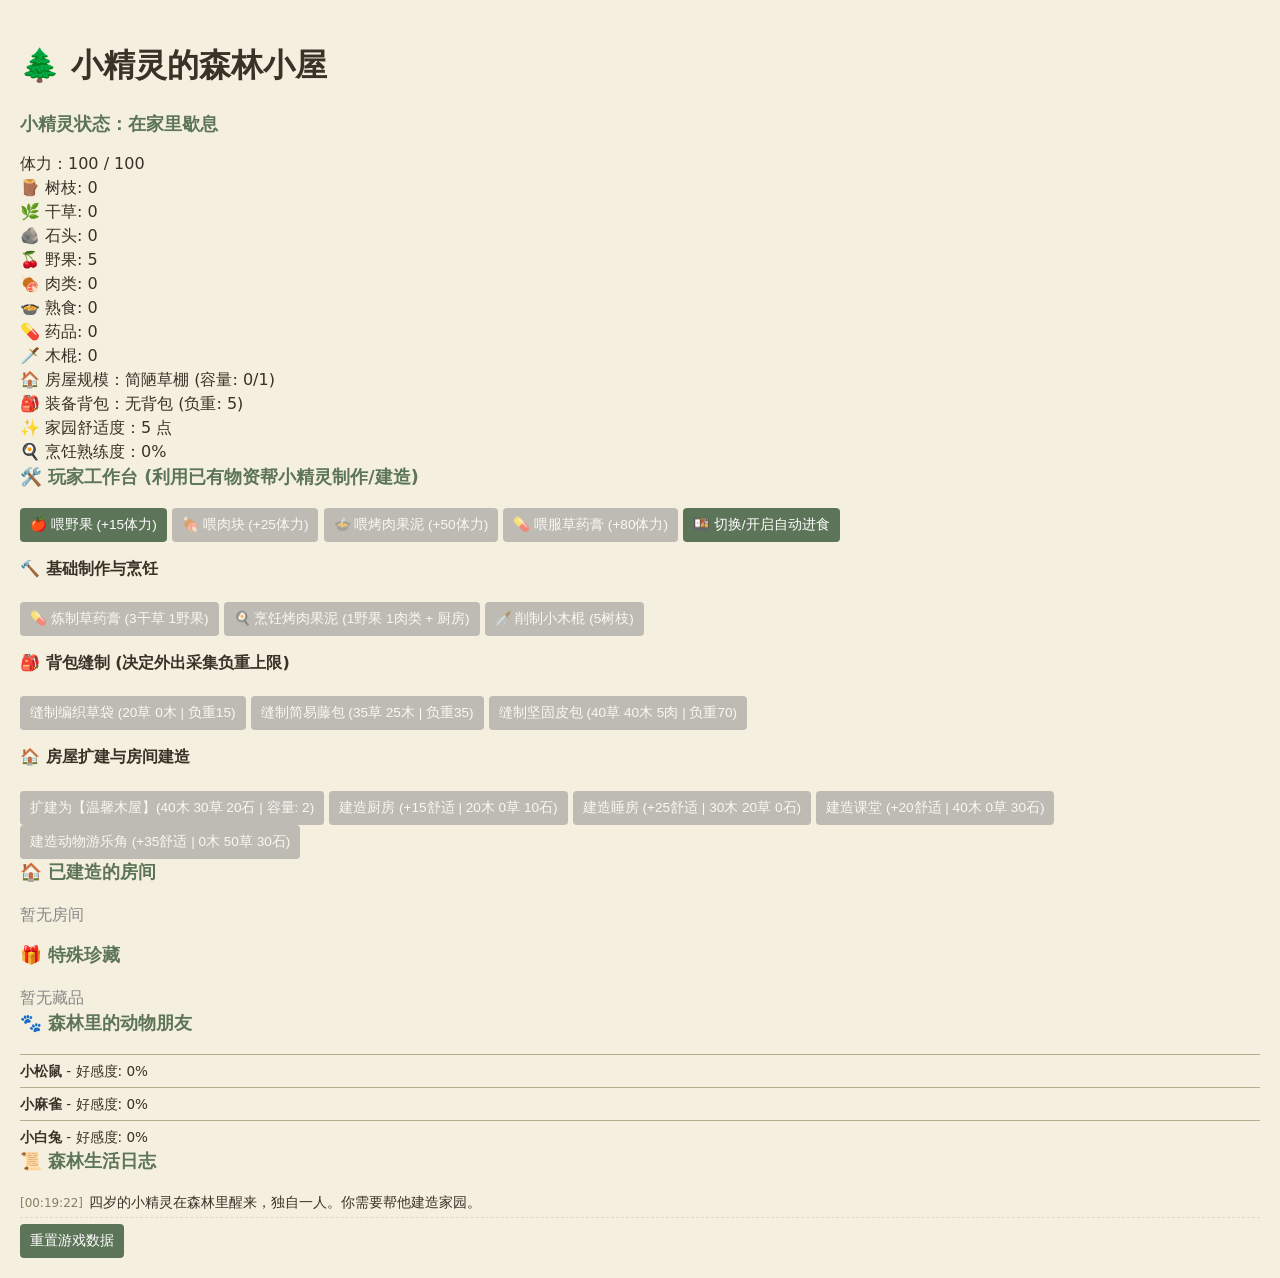
==== index.html @ 8f4c674d "Update index.html" ====
<!DOCTYPE html>
<html lang="zh-CN">
<head>
  <meta charset="UTF-8">
  <meta name="viewport" content="width=device-width, initial-scale=1.0">
  <title>小精灵的森林小屋</title>
  <link rel="stylesheet" href="style.css">
</head>
<body>
  <div class="game-container">
    <h1>🌲 小精灵的森林小屋</h1>

    <!-- 状态与资源面板 -->
    <div class="status-card">
      <div class="status-header">
        <h2>小精灵状态：<span id="elf-status">在家里歇息</span></h2>
        <div>体力：<span id="stamina">100</span> / 100</div>
      </div>
      <div class="resource-grid">
        <div>🪵 树枝: <span id="res-wood">0</span></div>
        <div>🌿 干草: <span id="res-grass">0</span></div>
        <div>🪨 石头: <span id="res-stone">0</span></div>
        <div>🍒 野果: <span id="res-fruit">0</span></div>
        <div>🍖 肉类: <span id="res-meat">0</span></div>
        <div>🍲 熟食: <span id="res-cooked">0</span></div>
        <div>💊 药品: <span id="res-medicine">0</span></div>
        <div>🗡️ 木棍: <span id="res-weapon">0</span></div>
      </div>
      <div class="info-grid">
        <div>🏠 房屋规模：<span id="house-level-info">简陋草棚</span></div>
        <div>🎒 装备背包：<span id="backpack-info">无背包 (负重: 5)</span></div>
        <div>✨ 家园舒适度：<span id="house-comfort-info">5 点</span></div>
        <div>🍳 烹饪熟练度：<span id="cook-exp">0</span>%</div>
      </div>
    </div>

    <!-- 玩家操作工作台 -->
    <div class="section-box">
      <h3>🛠️ 玩家工作台 (利用已有物资帮小精灵制作/建造)</h3>
      
      <!-- 进食与药品使用 -->
      <div class="button-group">
        <button id="btn-eat-fruit" onclick="eatFruit()">🍎 喂野果 (+15体力)</button>
        <button id="btn-eat-meat" onclick="eatMeat()">🍖 喂肉块 (+25体力)</button>
        <button id="btn-eat-cooked" onclick="eatCooked()">🍲 喂烤肉果泥 (+50体力)</button>
        <button id="btn-use-medicine" onclick="useMedicine()">💊 喂服草药膏 (+80体力)</button>
        <button onclick="toggleAutoEat()">🍱 切换/开启自动进食</button>
      </div>

      <!-- 物品制作与烹饪 -->
      <h4 style="margin-top: 15px;">🔨 基础制作与烹饪</h4>
      <div class="button-group">
        <button id="btn-craft-medicine" onclick="craftMedicine()">💊 炼制草药膏 (3干草 1野果)</button>
        <button id="btn-cook" onclick="cookFood()">🍳 烹饪烤肉果泥 (1野果 1肉类 + 厨房)</button>
        <button id="btn-weapon" onclick="craftWeapon()">🗡️ 削制小木棍 (5树枝)</button>
      </div>

      <!-- 背包制作 -->
      <h4 style="margin-top: 15px;">🎒 背包缝制 (决定外出采集负重上限)</h4>
      <div class="button-group">
        <button id="btn-bag-straw" onclick="craftBackpack('straw')">缝制编织草袋 (20草 | 负重15)</button>
        <button id="btn-bag-leather" onclick="craftBackpack('leather')">缝制简易藤包 (35草 25木 | 负重35)</button>
        <button id="btn-bag-sturdy" onclick="craftBackpack('sturdy')">缝制坚固皮包 (40草 40木 5肉 | 负重70)</button>
      </div>

      <!-- 房屋扩建与房间建造 -->
      <h4 style="margin-top: 15px;">🏠 房屋扩建与房间建造</h4>
      <div class="button-group">
        <button id="btn-upgrade-house" onclick="upgradeHouse()">扩建房屋</button>
        <button id="btn-build-kitchen" onclick="buildRoom('kitchen')">建造厨房</button>
        <button id="btn-build-bedroom" onclick="buildRoom('bedroom')">建造睡房</button>
        <button id="btn-build-classroom" onclick="buildRoom('classroom')">建造课堂</button>
        <button id="btn-build-petcorner" onclick="buildRoom('petcorner')">建造动物游乐角</button>
      </div>
    </div>

    <!-- 已建房间与收藏品 -->
    <div class="section-box">
      <h3>🏠 已建造的房间</h3>
      <div id="room-list"></div>
      
      <h3 style="margin-top: 15px;">🎁 特殊珍藏</h3>
      <div id="special-item-list"></div>
    </div>

    <!-- 动物朋友 -->
    <div class="section-box">
      <h3>🐾 森林里的动物朋友</h3>
      <div id="animal-list"></div>
    </div>

    <!-- 日志面板 -->
    <div class="section-box">
      <h3>📜 森林生活日志</h3>
      <div id="log-box"></div>
    </div>

    <button class="reset-btn" onclick="resetData()">重置游戏数据</button>
  </div>

  <script src="js/config.js"></script>
  <script src="js/state.js"></script>
  <script src="js/ui.js"></script>
  <script src="js/actions.js"></script>
  <script src="js/main.js"></script>
</body>
</html>
---- style.css ----
:root {
  --bg-color: #f4efde;
  --panel-bg: #e2dac2;
  --text-color: #383227;
  --accent-color: #5c7457;
  --border-color: #b8ac90;
  --hover-color: #485c44;
}

* { box-sizing: border-box; }

body {
  margin: 0;
  padding: 20px;
  background-color: var(--bg-color);
  color: var(--text-color);
  font-family: system-ui, -apple-system, sans-serif;
  line-height: 1.5;
}

.container {
  max-width: 1000px;
  margin: 0 auto;
  display: grid;
  grid-template-columns: 300px 1fr;
  gap: 20px;
}

@media (max-width: 768px) {
  .container { grid-template-columns: 1fr; }
}

h2, h3 { margin-top: 0; color: var(--accent-color); font-size: 1.1em; }

.card {
  background-color: var(--panel-bg);
  border: 1px solid var(--border-color);
  border-radius: 8px;
  padding: 14px;
  margin-bottom: 16px;
}

.log-container {
  height: 320px;
  overflow-y: auto;
  border: 1px solid var(--border-color);
  background-color: #fcfaf2;
  padding: 12px;
  border-radius: 6px;
  display: flex;
  flex-direction: column-reverse;
}

.log-entry {
  margin-bottom: 6px;
  font-size: 0.88em;
  border-bottom: 1px dashed #e2dac2;
  padding-bottom: 4px;
}

.time-stamp { color: #887d65; font-size: 0.85em; margin-right: 6px; }

.action-grid {
  display: grid;
  grid-template-columns: repeat(auto-fill, minmax(130px, 1fr));
  gap: 8px;
  margin-top: 8px;
}

button {
  background-color: var(--accent-color);
  color: white;
  border: none;
  padding: 8px 10px;
  border-radius: 4px;
  cursor: pointer;
  font-size: 0.85em;
  transition: background-color 0.2s;
}

button:hover { background-color: var(--hover-color); }
button:disabled { background-color: #999; cursor: not-allowed; opacity: 0.6; }

.stat-label { font-weight: bold; }
.resource-list { list-style: none; padding: 0; margin: 0; font-size: 0.9em; }
.resource-list li { display: flex; justify-content: space-between; margin-bottom: 4px; }

.room-tag {
  display: inline-block;
  background: #d0c4a5;
  padding: 2px 6px;
  border-radius: 4px;
  font-size: 0.8em;
  margin-right: 4px;
  margin-bottom: 4px;
}

.animal-card {
  border-top: 1px solid var(--border-color);
  padding-top: 6px;
  margin-top: 6px;
  font-size: 0.85em;
}

.footer-tips {
  margin-top: 15px;
  font-size: 0.85em;
  color: #666;
  text-align: right;
}

.btn-reset {
  background: #b33939;
  margin-left: 10px;
  padding: 2px 6px;
}
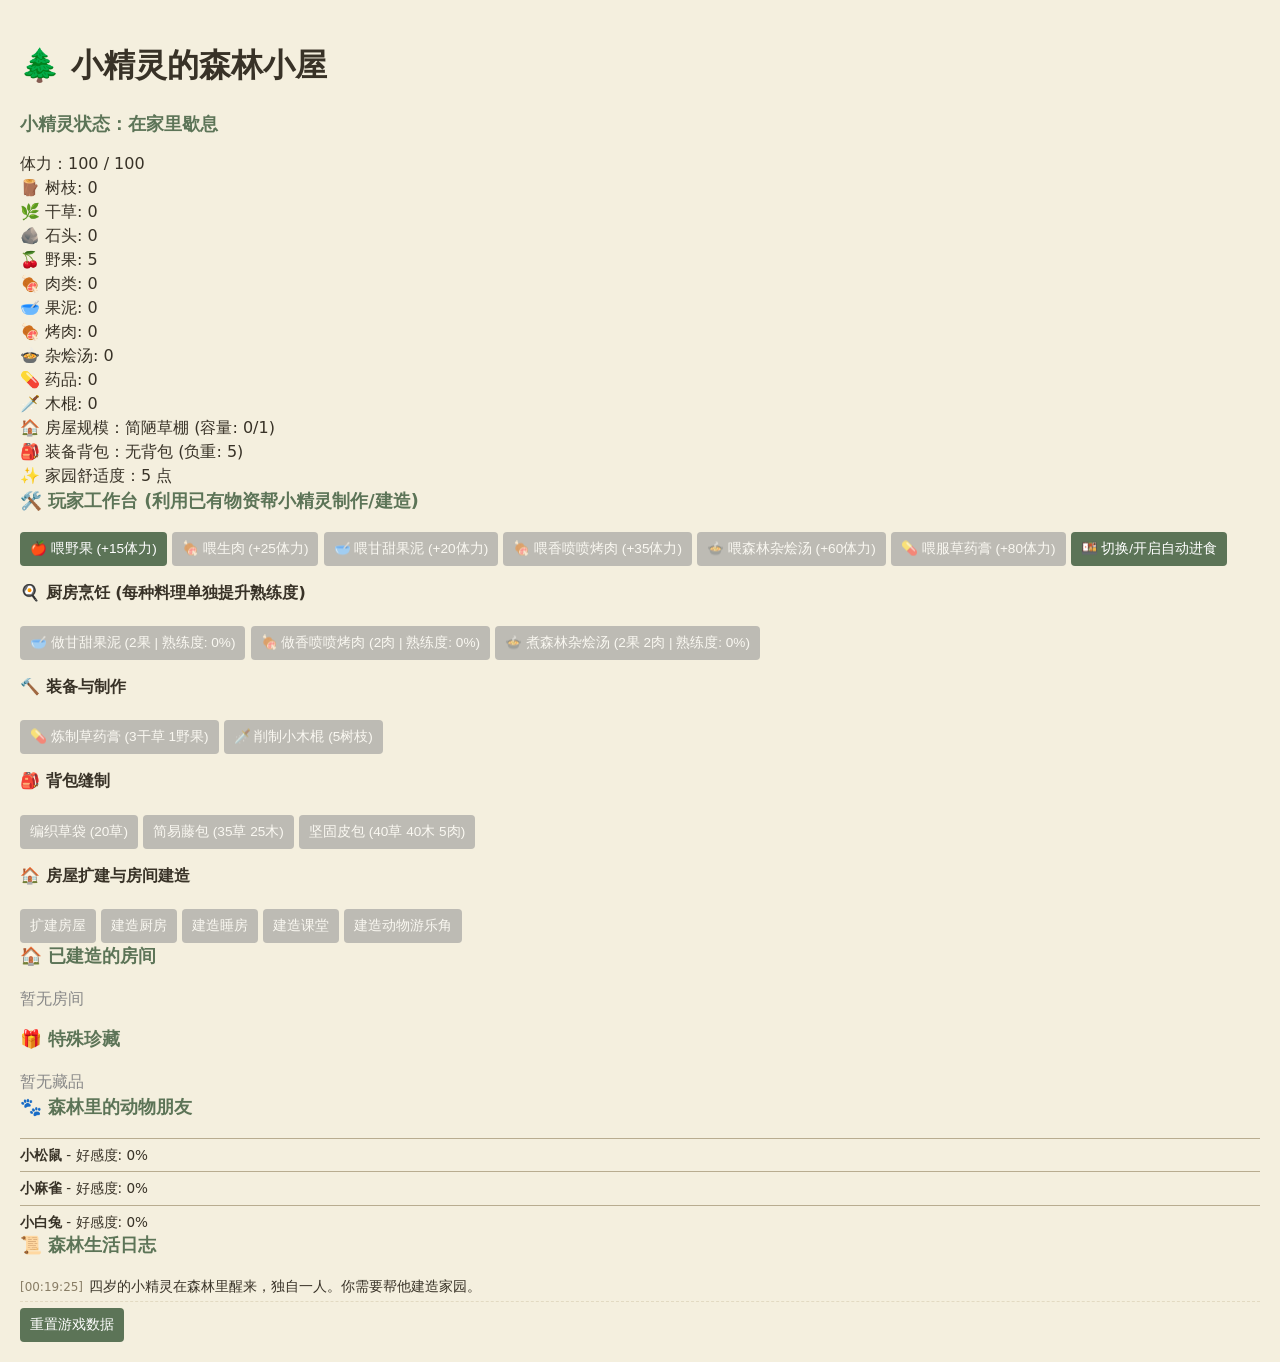
==== commit fea36ffb: "Update index.html" ====
--- a/index.html
+++ b/index.html
@@ -22,7 +22,9 @@
         <div>🪨 石头: <span id="res-stone">0</span></div>
         <div>🍒 野果: <span id="res-fruit">0</span></div>
         <div>🍖 肉类: <span id="res-meat">0</span></div>
-        <div>🍲 熟食: <span id="res-cooked">0</span></div>
+        <div>🥣 果泥: <span id="res-fruitMashing">0</span></div>
+        <div>🍖 烤肉: <span id="res-roastedMeat">0</span></div>
+        <div>🍲 杂烩汤: <span id="res-meatStew">0</span></div>
         <div>💊 药品: <span id="res-medicine">0</span></div>
         <div>🗡️ 木棍: <span id="res-weapon">0</span></div>
       </div>
@@ -30,7 +32,6 @@
         <div>🏠 房屋规模：<span id="house-level-info">简陋草棚</span></div>
         <div>🎒 装备背包：<span id="backpack-info">无背包 (负重: 5)</span></div>
         <div>✨ 家园舒适度：<span id="house-comfort-info">5 点</span></div>
-        <div>🍳 烹饪熟练度：<span id="cook-exp">0</span>%</div>
       </div>
     </div>
 
@@ -38,29 +39,44 @@
     <div class="section-box">
       <h3>🛠️ 玩家工作台 (利用已有物资帮小精灵制作/建造)</h3>
       
-      <!-- 进食与药品使用 -->
+      <!-- 基础进食 -->
       <div class="button-group">
         <button id="btn-eat-fruit" onclick="eatFruit()">🍎 喂野果 (+15体力)</button>
-        <button id="btn-eat-meat" onclick="eatMeat()">🍖 喂肉块 (+25体力)</button>
-        <button id="btn-eat-cooked" onclick="eatCooked()">🍲 喂烤肉果泥 (+50体力)</button>
+        <button id="btn-eat-meat" onclick="eatMeat()">🍖 喂生肉 (+25体力)</button>
+        <button id="btn-eat-fruitMashing" onclick="eatFood('fruitMashing')">🥣 喂甘甜果泥 (+20体力)</button>
+        <button id="btn-eat-roastedMeat" onclick="eatFood('roastedMeat')">🍖 喂香喷喷烤肉 (+35体力)</button>
+        <button id="btn-eat-meatStew" onclick="eatFood('meatStew')">🍲 喂森林杂烩汤 (+60体力)</button>
         <button id="btn-use-medicine" onclick="useMedicine()">💊 喂服草药膏 (+80体力)</button>
         <button onclick="toggleAutoEat()">🍱 切换/开启自动进食</button>
       </div>
 
-      <!-- 物品制作与烹饪 -->
-      <h4 style="margin-top: 15px;">🔨 基础制作与烹饪</h4>
+      <!-- 独立烹饪与熟练度 -->
+      <h4 style="margin-top: 15px;">🍳 厨房烹饪 (每种料理单独提升熟练度)</h4>
+      <div class="button-group">
+        <button id="btn-cook-fruitMashing" onclick="cookFood('fruitMashing')">
+          🥣 做甘甜果泥 (2果 | 熟练度: <span id="exp-fruitMashing">0%</span>)
+        </button>
+        <button id="btn-cook-roastedMeat" onclick="cookFood('roastedMeat')">
+          🍖 做香喷喷烤肉 (2肉 | 熟练度: <span id="exp-roastedMeat">0%</span>)
+        </button>
+        <button id="btn-cook-meatStew" onclick="cookFood('meatStew')">
+          🍲 煮森林杂烩汤 (2果 2肉 | 熟练度: <span id="exp-meatStew">0%</span>)
+        </button>
+      </div>
+
+      <!-- 装备与制药 -->
+      <h4 style="margin-top: 15px;">🔨 装备与制作</h4>
       <div class="button-group">
         <button id="btn-craft-medicine" onclick="craftMedicine()">💊 炼制草药膏 (3干草 1野果)</button>
-        <button id="btn-cook" onclick="cookFood()">🍳 烹饪烤肉果泥 (1野果 1肉类 + 厨房)</button>
         <button id="btn-weapon" onclick="craftWeapon()">🗡️ 削制小木棍 (5树枝)</button>
       </div>
 
       <!-- 背包制作 -->
-      <h4 style="margin-top: 15px;">🎒 背包缝制 (决定外出采集负重上限)</h4>
+      <h4 style="margin-top: 15px;">🎒 背包缝制</h4>
       <div class="button-group">
-        <button id="btn-bag-straw" onclick="craftBackpack('straw')">缝制编织草袋 (20草 | 负重15)</button>
-        <button id="btn-bag-leather" onclick="craftBackpack('leather')">缝制简易藤包 (35草 25木 | 负重35)</button>
-        <button id="btn-bag-sturdy" onclick="craftBackpack('sturdy')">缝制坚固皮包 (40草 40木 5肉 | 负重70)</button>
+        <button id="btn-bag-straw" onclick="craftBackpack('straw')">编织草袋 (20草)</button>
+        <button id="btn-bag-leather" onclick="craftBackpack('leather')">简易藤包 (35草 25木)</button>
+        <button id="btn-bag-sturdy" onclick="craftBackpack('sturdy')">坚固皮包 (40草 40木 5肉)</button>
       </div>
 
       <!-- 房屋扩建与房间建造 -->
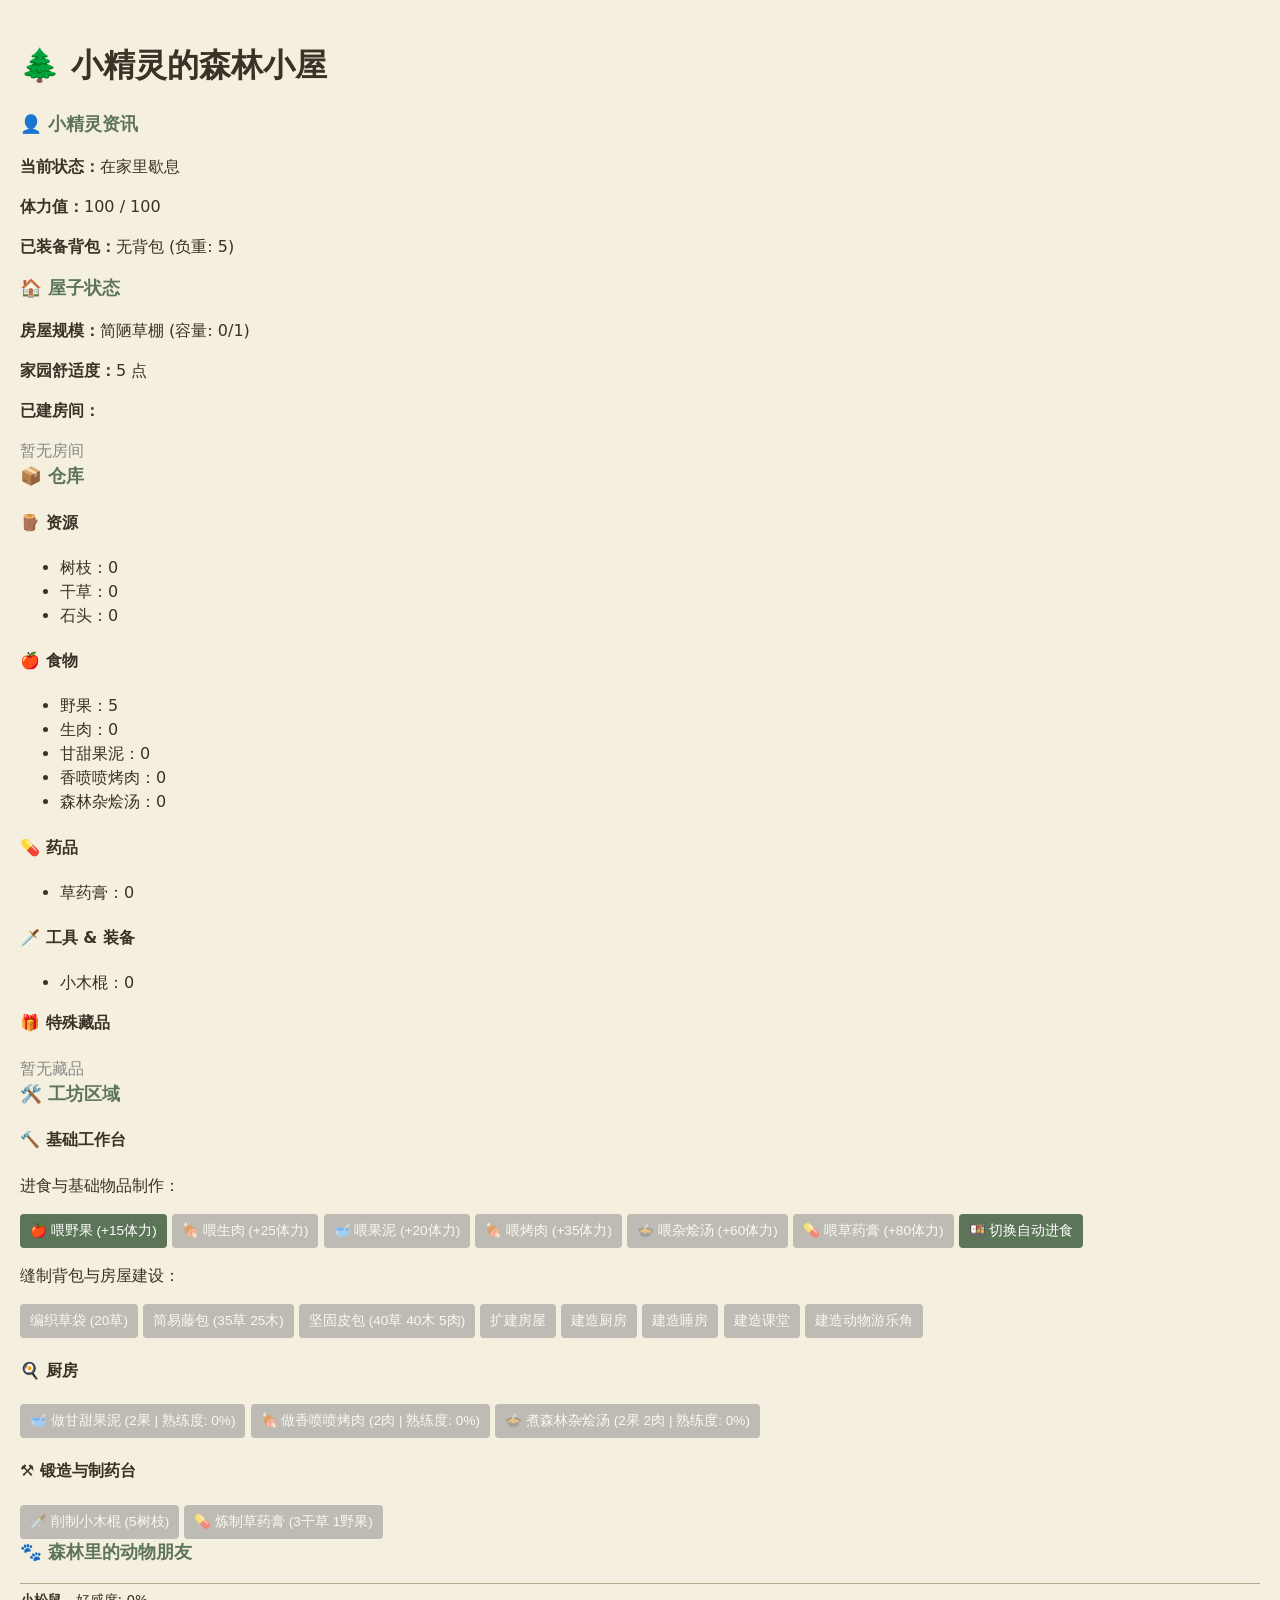
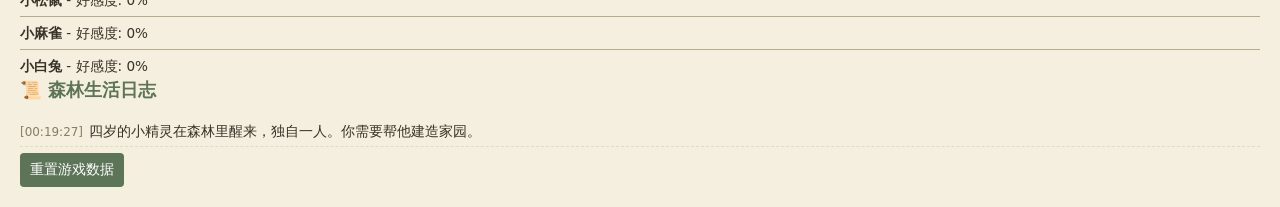
==== commit 97cea47f: "Update index.html" ====
--- a/index.html
+++ b/index.html
@@ -10,96 +10,128 @@
   <div class="game-container">
     <h1>🌲 小精灵的森林小屋</h1>
 
-    <!-- 状态与资源面板 -->
-    <div class="status-card">
-      <div class="status-header">
-        <h2>小精灵状态：<span id="elf-status">在家里歇息</span></h2>
-        <div>体力：<span id="stamina">100</span> / 100</div>
+    <!-- 顶部双栏：小精灵资讯 vs 屋子状态 -->
+    <div class="top-columns">
+      <!-- 栏目一：小精灵个人资讯 -->
+      <div class="status-card">
+        <h3>👤 小精灵资讯</h3>
+        <p><b>当前状态：</b><span id="elf-status">在家里歇息</span></p>
+        <p><b>体力值：</b><span id="stamina">100</span> / 100</p>
+        <p><b>已装备背包：</b><span id="backpack-info">无背包 (负重上限: 5)</span></p>
       </div>
-      <div class="resource-grid">
-        <div>🪵 树枝: <span id="res-wood">0</span></div>
-        <div>🌿 干草: <span id="res-grass">0</span></div>
-        <div>🪨 石头: <span id="res-stone">0</span></div>
-        <div>🍒 野果: <span id="res-fruit">0</span></div>
-        <div>🍖 肉类: <span id="res-meat">0</span></div>
-        <div>🥣 果泥: <span id="res-fruitMashing">0</span></div>
-        <div>🍖 烤肉: <span id="res-roastedMeat">0</span></div>
-        <div>🍲 杂烩汤: <span id="res-meatStew">0</span></div>
-        <div>💊 药品: <span id="res-medicine">0</span></div>
-        <div>🗡️ 木棍: <span id="res-weapon">0</span></div>
-      </div>
-      <div class="info-grid">
-        <div>🏠 房屋规模：<span id="house-level-info">简陋草棚</span></div>
-        <div>🎒 装备背包：<span id="backpack-info">无背包 (负重: 5)</span></div>
-        <div>✨ 家园舒适度：<span id="house-comfort-info">5 点</span></div>
+
+      <!-- 栏目二：屋子状态 -->
+      <div class="status-card">
+        <h3>🏠 屋子状态</h3>
+        <p><b>房屋规模：</b><span id="house-level-info">简陋草棚 (0/1)</span></p>
+        <p><b>家园舒适度：</b><span id="house-comfort-info">5 点</span></p>
+        <p><b>已建房间：</b></p>
+        <div id="room-list" class="tag-container"></div>
       </div>
     </div>
 
-    <!-- 玩家操作工作台 -->
+    <!-- 仓库面板（按分类排列） -->
     <div class="section-box">
-      <h3>🛠️ 玩家工作台 (利用已有物资帮小精灵制作/建造)</h3>
-      
-      <!-- 基础进食 -->
-      <div class="button-group">
-        <button id="btn-eat-fruit" onclick="eatFruit()">🍎 喂野果 (+15体力)</button>
-        <button id="btn-eat-meat" onclick="eatMeat()">🍖 喂生肉 (+25体力)</button>
-        <button id="btn-eat-fruitMashing" onclick="eatFood('fruitMashing')">🥣 喂甘甜果泥 (+20体力)</button>
-        <button id="btn-eat-roastedMeat" onclick="eatFood('roastedMeat')">🍖 喂香喷喷烤肉 (+35体力)</button>
-        <button id="btn-eat-meatStew" onclick="eatFood('meatStew')">🍲 喂森林杂烩汤 (+60体力)</button>
-        <button id="btn-use-medicine" onclick="useMedicine()">💊 喂服草药膏 (+80体力)</button>
-        <button onclick="toggleAutoEat()">🍱 切换/开启自动进食</button>
+      <h3>📦 仓库</h3>
+      <div class="warehouse-grid">
+        <div class="warehouse-category">
+          <h4>🪵 资源</h4>
+          <ul>
+            <li>树枝：<span id="res-wood">0</span></li>
+            <li>干草：<span id="res-grass">0</span></li>
+            <li>石头：<span id="res-stone">0</span></li>
+          </ul>
+        </div>
+        
+        <div class="warehouse-category">
+          <h4>🍎 食物</h4>
+          <ul>
+            <li>野果：<span id="res-fruit">0</span></li>
+            <li>生肉：<span id="res-meat">0</span></li>
+            <li>甘甜果泥：<span id="res-fruitMashing">0</span></li>
+            <li>香喷喷烤肉：<span id="res-roastedMeat">0</span></li>
+            <li>森林杂烩汤：<span id="res-meatStew">0</span></li>
+          </ul>
+        </div>
+
+        <div class="warehouse-category">
+          <h4>💊 药品</h4>
+          <ul>
+            <li>草药膏：<span id="res-medicine">0</span></li>
+          </ul>
+        </div>
+
+        <div class="warehouse-category">
+          <h4>🗡️ 工具 & 装备</h4>
+          <ul>
+            <li>小木棍：<span id="res-weapon">0</span></li>
+          </ul>
+        </div>
       </div>
 
-      <!-- 独立烹饪与熟练度 -->
-      <h4 style="margin-top: 15px;">🍳 厨房烹饪 (每种料理单独提升熟练度)</h4>
-      <div class="button-group">
-        <button id="btn-cook-fruitMashing" onclick="cookFood('fruitMashing')">
-          🥣 做甘甜果泥 (2果 | 熟练度: <span id="exp-fruitMashing">0%</span>)
-        </button>
-        <button id="btn-cook-roastedMeat" onclick="cookFood('roastedMeat')">
-          🍖 做香喷喷烤肉 (2肉 | 熟练度: <span id="exp-roastedMeat">0%</span>)
-        </button>
-        <button id="btn-cook-meatStew" onclick="cookFood('meatStew')">
-          🍲 煮森林杂烩汤 (2果 2肉 | 熟练度: <span id="exp-meatStew">0%</span>)
-        </button>
+      <!-- 特殊藏品区 -->
+      <h4 style="margin-top: 15px;">🎁 特殊藏品</h4>
+      <div id="special-item-list" class="tag-container"></div>
+    </div>
+
+    <!-- 制作与建筑区域（三个独立台座） -->
+    <div class="section-box">
+      <h3>🛠️ 工坊区域</h3>
+      
+      <!-- 基础工作台（背包 & 房屋扩建） -->
+      <div class="workbench-block">
+        <h4>🔨 基础工作台</h4>
+        <p class="section-sub">进食与基础物品制作：</p>
+        <div class="button-group">
+          <button id="btn-eat-fruit" onclick="eatFruit()">🍎 喂野果 (+15体力)</button>
+          <button id="btn-eat-meat" onclick="eatMeat()">🍖 喂生肉 (+25体力)</button>
+          <button id="btn-eat-fruitMashing" onclick="eatFood('fruitMashing')">🥣 喂果泥 (+20体力)</button>
+          <button id="btn-eat-roastedMeat" onclick="eatFood('roastedMeat')">🍖 喂烤肉 (+35体力)</button>
+          <button id="btn-eat-meatStew" onclick="eatFood('meatStew')">🍲 喂杂烩汤 (+60体力)</button>
+          <button id="btn-use-medicine" onclick="useMedicine()">💊 喂草药膏 (+80体力)</button>
+          <button onclick="toggleAutoEat()">🍱 切换自动进食</button>
+        </div>
+
+        <p class="section-sub">缝制背包与房屋建设：</p>
+        <div class="button-group">
+          <button id="btn-bag-straw" onclick="craftBackpack('straw')">编织草袋 (20草)</button>
+          <button id="btn-bag-leather" onclick="craftBackpack('leather')">简易藤包 (35草 25木)</button>
+          <button id="btn-bag-sturdy" onclick="craftBackpack('sturdy')">坚固皮包 (40草 40木 5肉)</button>
+          <button id="btn-upgrade-house" onclick="upgradeHouse()">扩建房屋</button>
+          <button id="btn-build-kitchen" onclick="buildRoom('kitchen')">建造厨房</button>
+          <button id="btn-build-bedroom" onclick="buildRoom('bedroom')">建造睡房</button>
+          <button id="btn-build-classroom" onclick="buildRoom('classroom')">建造课堂</button>
+          <button id="btn-build-petcorner" onclick="buildRoom('petcorner')">建造动物游乐角</button>
+        </div>
       </div>
 
-      <!-- 装备与制药 -->
-      <h4 style="margin-top: 15px;">🔨 装备与制作</h4>
-      <div class="button-group">
-        <button id="btn-craft-medicine" onclick="craftMedicine()">💊 炼制草药膏 (3干草 1野果)</button>
-        <button id="btn-weapon" onclick="craftWeapon()">🗡️ 削制小木棍 (5树枝)</button>
+      <!-- 🍳 厨房 -->
+      <div class="workbench-block">
+        <h4>🍳 厨房</h4>
+        <div class="button-group">
+          <button id="btn-cook-fruitMashing" onclick="cookFood('fruitMashing')">
+            🥣 做甘甜果泥 (2果 | 熟练度: <span id="exp-fruitMashing">0%</span>)
+          </button>
+          <button id="btn-cook-roastedMeat" onclick="cookFood('roastedMeat')">
+            🍖 做香喷喷烤肉 (2肉 | 熟练度: <span id="exp-roastedMeat">0%</span>)
+          </button>
+          <button id="btn-cook-meatStew" onclick="cookFood('meatStew')">
+            🍲 煮森林杂烩汤 (2果 2肉 | 熟练度: <span id="exp-meatStew">0%</span>)
+          </button>
+        </div>
       </div>
 
-      <!-- 背包制作 -->
-      <h4 style="margin-top: 15px;">🎒 背包缝制</h4>
-      <div class="button-group">
-        <button id="btn-bag-straw" onclick="craftBackpack('straw')">编织草袋 (20草)</button>
-        <button id="btn-bag-leather" onclick="craftBackpack('leather')">简易藤包 (35草 25木)</button>
-        <button id="btn-bag-sturdy" onclick="craftBackpack('sturdy')">坚固皮包 (40草 40木 5肉)</button>
-      </div>
-
-      <!-- 房屋扩建与房间建造 -->
-      <h4 style="margin-top: 15px;">🏠 房屋扩建与房间建造</h4>
-      <div class="button-group">
-        <button id="btn-upgrade-house" onclick="upgradeHouse()">扩建房屋</button>
-        <button id="btn-build-kitchen" onclick="buildRoom('kitchen')">建造厨房</button>
-        <button id="btn-build-bedroom" onclick="buildRoom('bedroom')">建造睡房</button>
-        <button id="btn-build-classroom" onclick="buildRoom('classroom')">建造课堂</button>
-        <button id="btn-build-petcorner" onclick="buildRoom('petcorner')">建造动物游乐角</button>
+      <!-- ⚒️ 锻造台（武器与草药制作） -->
+      <div class="workbench-block">
+        <h4>⚒️ 锻造与制药台</h4>
+        <div class="button-group">
+          <button id="btn-weapon" onclick="craftWeapon()">🗡️ 削制小木棍 (5树枝)</button>
+          <button id="btn-craft-medicine" onclick="craftMedicine()">💊 炼制草药膏 (3干草 1野果)</button>
+        </div>
       </div>
     </div>
 
-    <!-- 已建房间与收藏品 -->
-    <div class="section-box">
-      <h3>🏠 已建造的房间</h3>
-      <div id="room-list"></div>
-      
-      <h3 style="margin-top: 15px;">🎁 特殊珍藏</h3>
-      <div id="special-item-list"></div>
-    </div>
-
-    <!-- 动物朋友 -->
+    <!-- 森林里的动物朋友 -->
     <div class="section-box">
       <h3>🐾 森林里的动物朋友</h3>
       <div id="animal-list"></div>
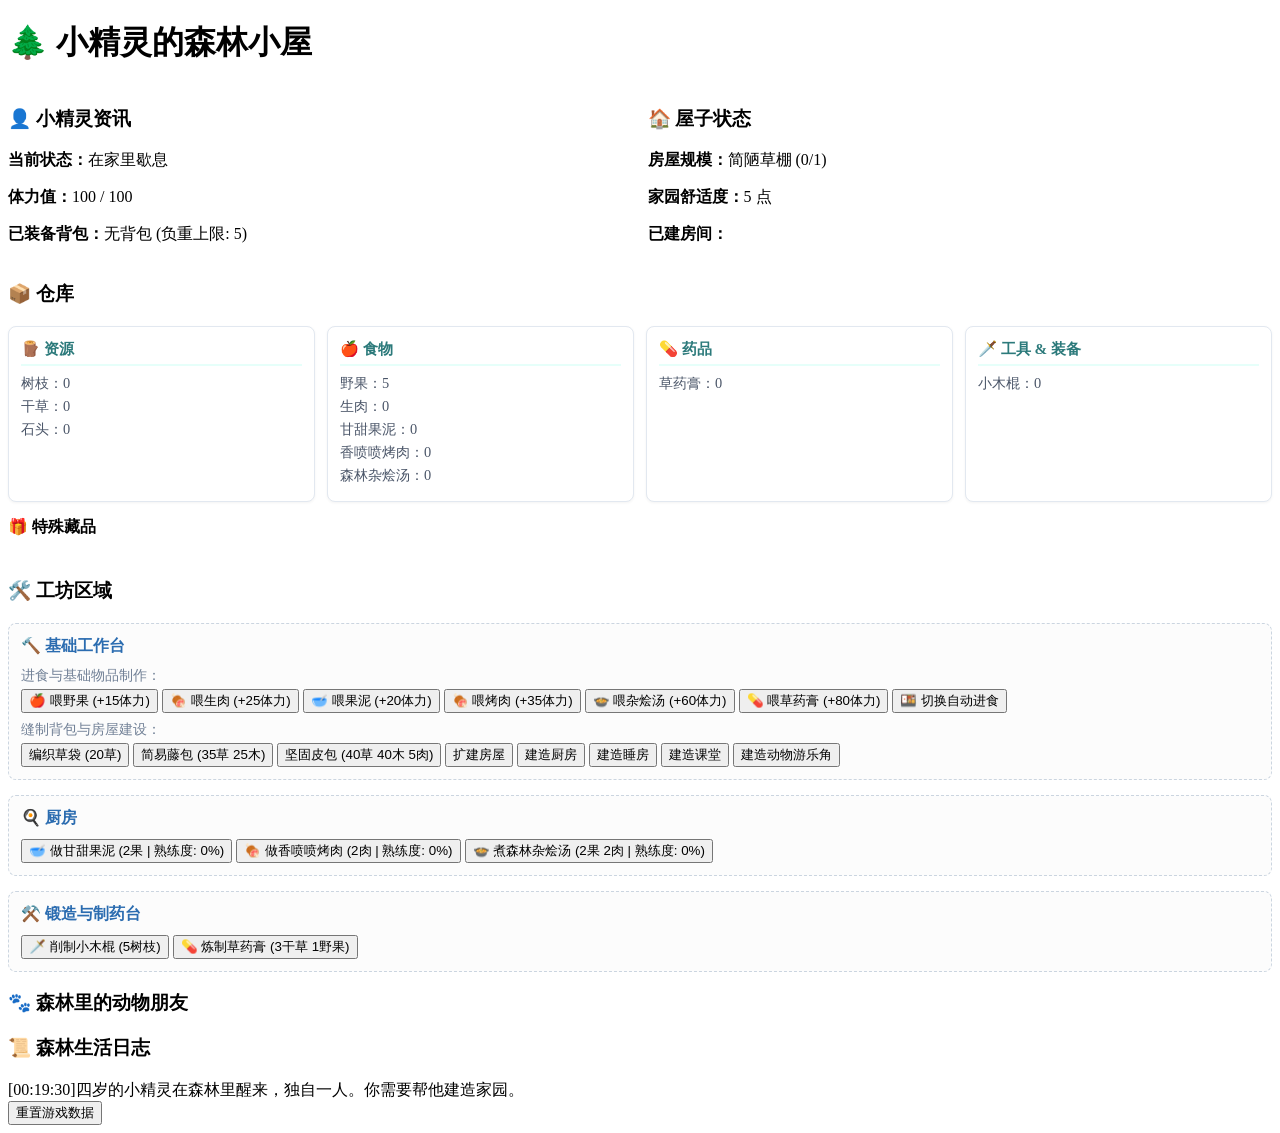
==== commit ecc542f0: "Update index.html" ====
--- a/index.html
+++ b/index.html
@@ -147,6 +147,7 @@
   </div>
 
   <script src="js/config.js"></script>
+  <script src="db.js"></script>
   <script src="js/state.js"></script>
   <script src="js/ui.js"></script>
   <script src="js/actions.js"></script>
--- a/style.css
+++ b/style.css
@@ -1,116 +1,82 @@
-:root {
-  --bg-color: #f4efde;
-  --panel-bg: #e2dac2;
-  --text-color: #383227;
-  --accent-color: #5c7457;
-  --border-color: #b8ac90;
-  --hover-color: #485c44;
+/* 顶部双栏布局：个人资讯与屋子状态并排 */
+.top-columns {
+  display: flex;
+  gap: 15px;
+  margin-bottom: 20px;
 }
 
-* { box-sizing: border-box; }
-
-body {
-  margin: 0;
-  padding: 20px;
-  background-color: var(--bg-color);
-  color: var(--text-color);
-  font-family: system-ui, -apple-system, sans-serif;
-  line-height: 1.5;
+.top-columns .status-card {
+  flex: 1;
+  margin-bottom: 0;
 }
 
-.container {
-  max-width: 1000px;
-  margin: 0 auto;
+/* 仓库分类网格 (4个分类) */
+.warehouse-grid {
   display: grid;
-  grid-template-columns: 300px 1fr;
-  gap: 20px;
+  grid-template-columns: repeat(auto-fit, minmax(180px, 1fr));
+  gap: 12px;
+  margin-top: 10px;
 }
 
-@media (max-width: 768px) {
-  .container { grid-template-columns: 1fr; }
+.warehouse-category {
+  background: #ffffff;
+  border: 1px solid #e2e8f0;
+  border-radius: 8px;
+  padding: 12px;
+  box-shadow: 0 1px 3px rgba(0,0,0,0.05);
 }
 
-h2, h3 { margin-top: 0; color: var(--accent-color); font-size: 1.1em; }
-
-.card {
-  background-color: var(--panel-bg);
-  border: 1px solid var(--border-color);
-  border-radius: 8px;
-  padding: 14px;
-  margin-bottom: 16px;
-}
-
-.log-container {
-  height: 320px;
-  overflow-y: auto;
-  border: 1px solid var(--border-color);
-  background-color: #fcfaf2;
-  padding: 12px;
-  border-radius: 6px;
-  display: flex;
-  flex-direction: column-reverse;
-}
-
-.log-entry {
-  margin-bottom: 6px;
-  font-size: 0.88em;
-  border-bottom: 1px dashed #e2dac2;
+.warehouse-category h4 {
+  margin: 0 0 8px 0;
+  color: #2c7a7b;
+  font-size: 0.95rem;
+  border-bottom: 2px solid #e6fffa;
   padding-bottom: 4px;
 }
 
-.time-stamp { color: #887d65; font-size: 0.85em; margin-right: 6px; }
-
-.action-grid {
-  display: grid;
-  grid-template-columns: repeat(auto-fill, minmax(130px, 1fr));
-  gap: 8px;
-  margin-top: 8px;
+.warehouse-category ul {
+  list-style: none;
+  padding: 0;
+  margin: 0;
+  font-size: 0.9rem;
+  color: #4a5568;
 }
 
-button {
-  background-color: var(--accent-color);
-  color: white;
-  border: none;
-  padding: 8px 10px;
-  border-radius: 4px;
-  cursor: pointer;
-  font-size: 0.85em;
-  transition: background-color 0.2s;
-}
-
-button:hover { background-color: var(--hover-color); }
-button:disabled { background-color: #999; cursor: not-allowed; opacity: 0.6; }
-
-.stat-label { font-weight: bold; }
-.resource-list { list-style: none; padding: 0; margin: 0; font-size: 0.9em; }
-.resource-list li { display: flex; justify-content: space-between; margin-bottom: 4px; }
-
-.room-tag {
-  display: inline-block;
-  background: #d0c4a5;
-  padding: 2px 6px;
-  border-radius: 4px;
-  font-size: 0.8em;
-  margin-right: 4px;
+.warehouse-category li {
   margin-bottom: 4px;
 }
 
-.animal-card {
-  border-top: 1px solid var(--border-color);
-  padding-top: 6px;
-  margin-top: 6px;
-  font-size: 0.85em;
+/* 工作台独立模块 */
+.workbench-block {
+  background: #fcfcfc;
+  border: 1px dashed #cbd5e0;
+  border-radius: 8px;
+  padding: 12px;
+  margin-bottom: 15px;
 }
 
-.footer-tips {
-  margin-top: 15px;
-  font-size: 0.85em;
-  color: #666;
-  text-align: right;
+.workbench-block h4 {
+  margin: 0 0 10px 0;
+  color: #2b6cb0;
+  font-size: 1rem;
 }
 
-.btn-reset {
-  background: #b33939;
-  margin-left: 10px;
-  padding: 2px 6px;
+.section-sub {
+  font-size: 0.85rem;
+  color: #718096;
+  margin: 8px 0 4px 0;
 }
+
+.tag-container {
+  display: flex;
+  flex-wrap: wrap;
+  gap: 6px;
+  margin-top: 5px;
+}
+
+/* 移动端响应式兼容 */
+@media (max-width: 600px) {
+  .top-columns {
+    flex-direction: column;
+  }
+}
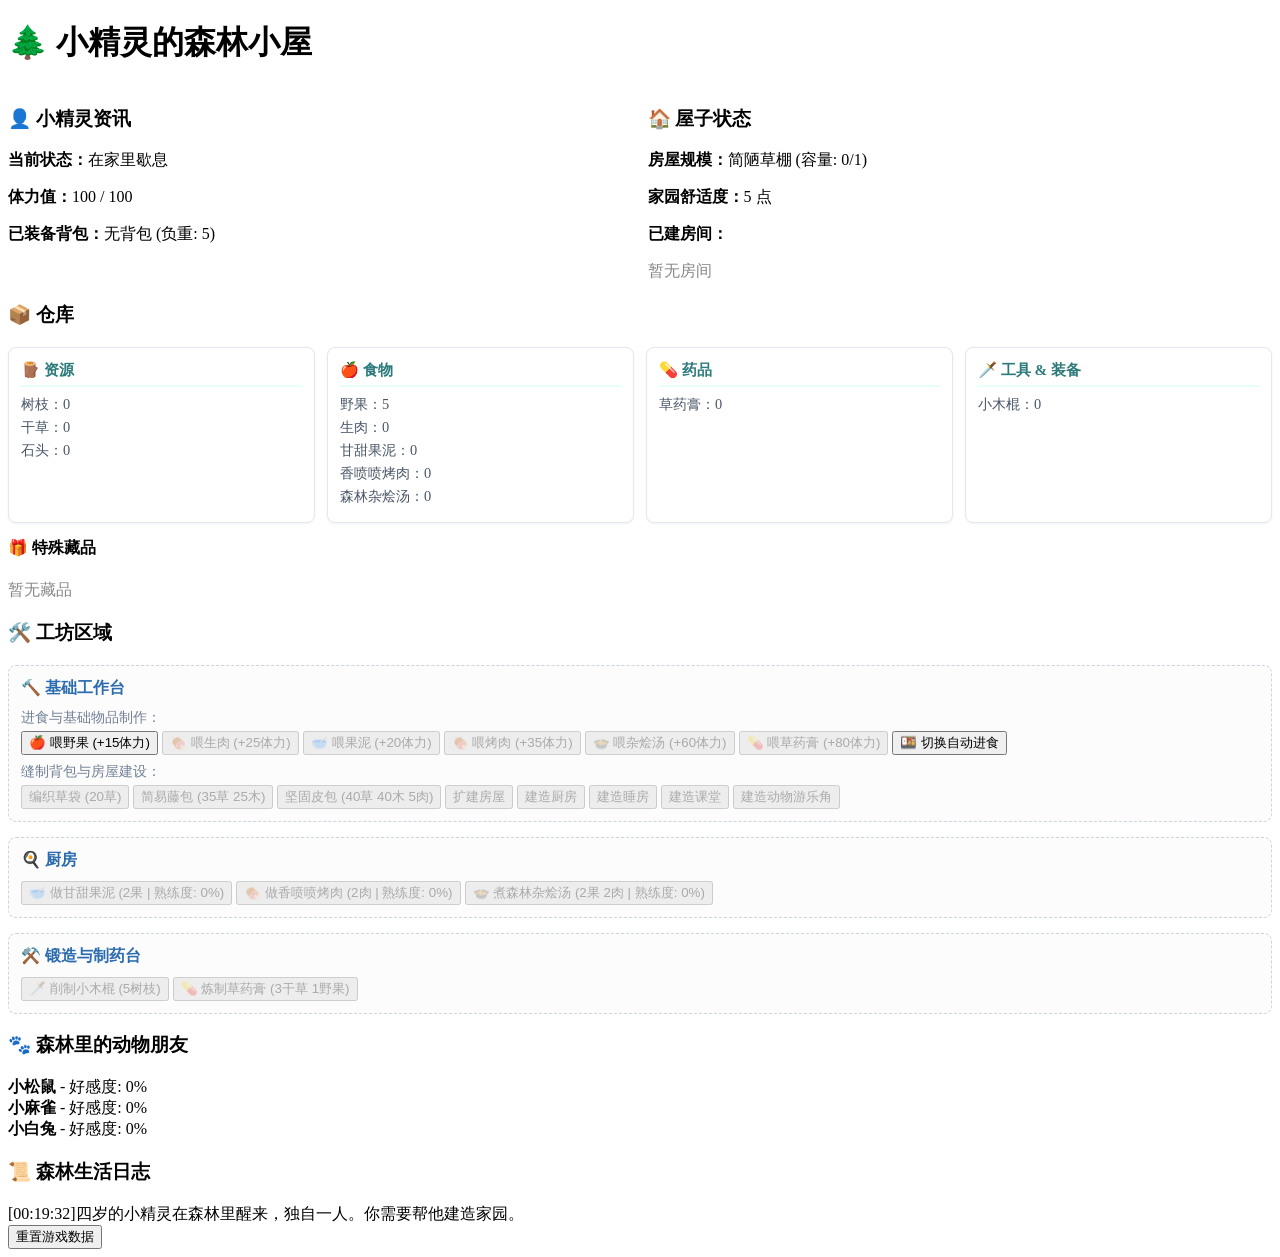
==== commit 56b1fdbb: "Update index.html" ====
--- a/index.html
+++ b/index.html
@@ -147,7 +147,7 @@
   </div>
 
   <script src="js/config.js"></script>
-  <script src="db.js"></script>
+  <script src="js/db.js"></script>
   <script src="js/state.js"></script>
   <script src="js/ui.js"></script>
   <script src="js/actions.js"></script>
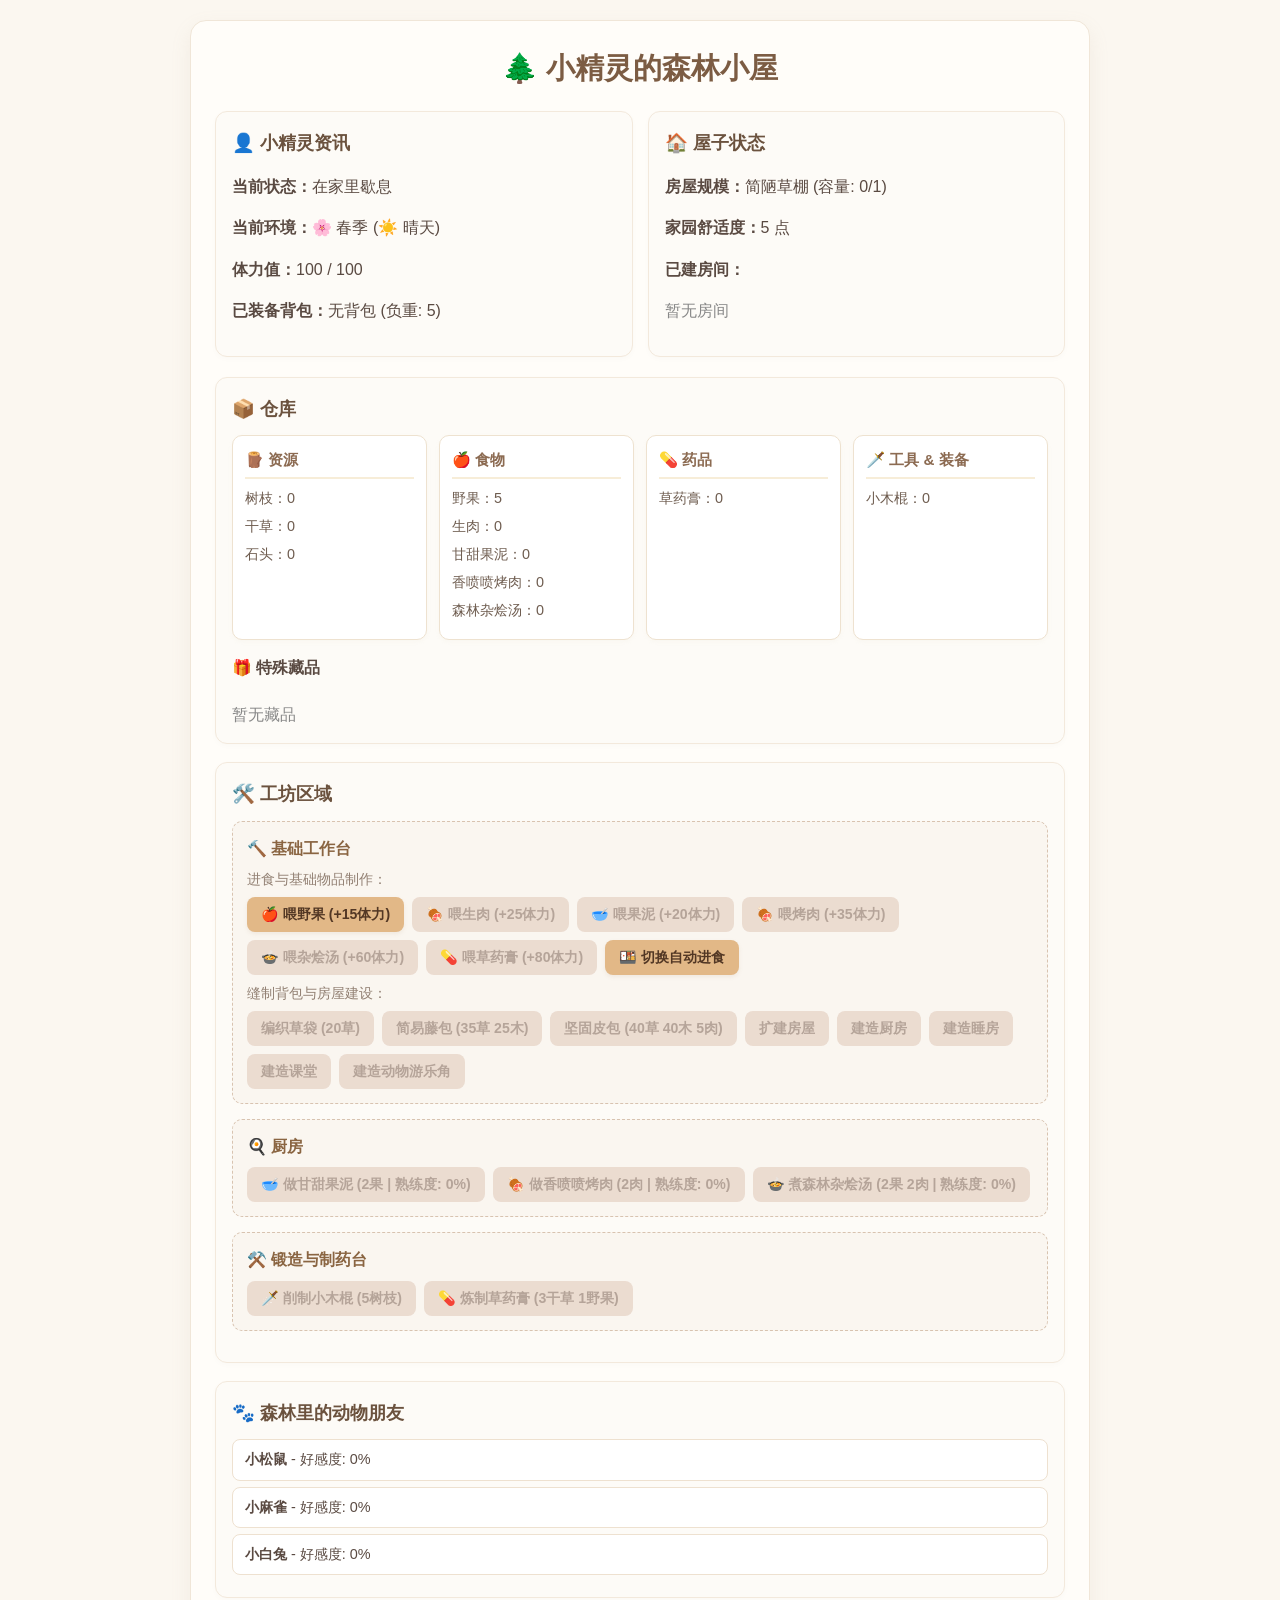
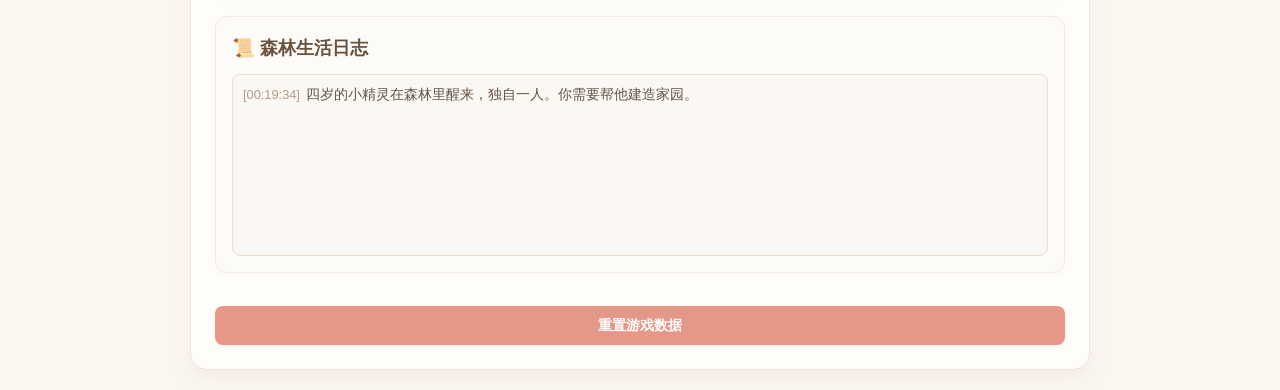
==== commit 62ee080d: "Add current environment information to index.html" ====
--- a/index.html
+++ b/index.html
@@ -16,6 +16,7 @@
       <div class="status-card">
         <h3>👤 小精灵资讯</h3>
         <p><b>当前状态：</b><span id="elf-status">在家里歇息</span></p>
+        <p><b>当前环境：</b><span id="environment-info">🌸 春季 (☀️ 晴天)</span></p>
         <p><b>体力值：</b><span id="stamina">100</span> / 100</p>
         <p><b>已装备背包：</b><span id="backpack-info">无背包 (负重上限: 5)</span></p>
       </div>
--- a/style.css
+++ b/style.css
@@ -1,4 +1,43 @@
-/* 顶部双栏布局：个人资讯与屋子状态并排 */
+/* ==========================================
+   🌲 小精灵的森林小屋 - 柔和暖色调主题 (style_2.css)
+   ========================================== */
+
+/* 全局基础与背景 */
+body {
+  font-family: -apple-system, BlinkMacSystemFont, "Segoe UI", Roboto, "PingFang SC", "Hiragino Sans GB", "Microsoft YaHei", sans-serif;
+  background-color: #fbf7f0; /* 柔和暖米白背景 */
+  color: #5a4a42;            /* 温暖深褐灰色字，比纯黑更柔和 */
+  margin: 0;
+  padding: 20px 10px;
+  line-height: 1.6;
+}
+
+.game-container {
+  max-width: 850px;
+  margin: 0 auto;
+  background: #fffdf9;       /* 奶油白主容器 */
+  padding: 24px;
+  border-radius: 16px;
+  box-shadow: 0 8px 20px rgba(180, 160, 140, 0.12); /* 浅棕色柔和阴影 */
+  border: 1px solid #f0e6d8;
+}
+
+h1 {
+  text-align: center;
+  color: #7c5c43;            /* 暖木棕色标题 */
+  margin-top: 0;
+  margin-bottom: 20px;
+  font-size: 1.8rem;
+}
+
+h3 {
+  color: #6b523e;
+  margin-top: 0;
+  margin-bottom: 12px;
+  font-size: 1.15rem;
+}
+
+/* 顶部双栏布局 */
 .top-columns {
   display: flex;
   gap: 15px;
@@ -10,27 +49,37 @@
   margin-bottom: 0;
 }
 
-/* 仓库分类网格 (4个分类) */
+/* 通用板块与卡片 */
+.status-card, .section-box {
+  background: #fdfbf7;
+  border: 1px solid #f3e9dc;  /* 淡淡的麦秆色边框 */
+  border-radius: 12px;
+  padding: 16px;
+  margin-bottom: 18px;
+  box-shadow: 0 2px 6px rgba(0, 0, 0, 0.02);
+}
+
+/* 仓库分类网格 */
 .warehouse-grid {
   display: grid;
-  grid-template-columns: repeat(auto-fit, minmax(180px, 1fr));
+  grid-template-columns: repeat(auto-fit, minmax(170px, 1fr));
   gap: 12px;
   margin-top: 10px;
 }
 
 .warehouse-category {
   background: #ffffff;
-  border: 1px solid #e2e8f0;
-  border-radius: 8px;
+  border: 1px solid #eee2d0;
+  border-radius: 10px;
   padding: 12px;
-  box-shadow: 0 1px 3px rgba(0,0,0,0.05);
+  box-shadow: 0 2px 4px rgba(220, 200, 180, 0.08);
 }
 
 .warehouse-category h4 {
   margin: 0 0 8px 0;
-  color: #2c7a7b;
+  color: #8c6b52;
   font-size: 0.95rem;
-  border-bottom: 2px solid #e6fffa;
+  border-bottom: 2px solid #f7edd8;
   padding-bottom: 4px;
 }
 
@@ -39,39 +88,128 @@
   padding: 0;
   margin: 0;
   font-size: 0.9rem;
-  color: #4a5568;
+  color: #6e5c4f;
 }
 
 .warehouse-category li {
-  margin-bottom: 4px;
-}
-
-/* 工作台独立模块 */
+  margin-bottom: 5px;
+}
+
+/* 工坊与独立模块 */
 .workbench-block {
-  background: #fcfcfc;
-  border: 1px dashed #cbd5e0;
-  border-radius: 8px;
-  padding: 12px;
+  background: #faf6f0;
+  border: 1px dashed #d8c3b0;
+  border-radius: 10px;
+  padding: 14px;
   margin-bottom: 15px;
 }
 
 .workbench-block h4 {
-  margin: 0 0 10px 0;
-  color: #2b6cb0;
+  margin: 0 0 8px 0;
+  color: #8a6542;
   font-size: 1rem;
 }
 
 .section-sub {
   font-size: 0.85rem;
-  color: #718096;
-  margin: 8px 0 4px 0;
-}
-
+  color: #928073;
+  margin: 8px 0 6px 0;
+}
+
+/* 按钮样式（温暖柔和马卡龙调） */
+.button-group {
+  display: flex;
+  flex-wrap: wrap;
+  gap: 8px;
+}
+
+button {
+  background-color: #e2b887;  /* 暖燕麦棕 */
+  color: #523724;
+  border: none;
+  padding: 8px 14px;
+  border-radius: 8px;
+  font-size: 0.88rem;
+  font-weight: 600;
+  cursor: pointer;
+  transition: all 0.2s ease;
+  box-shadow: 0 2px 4px rgba(160, 120, 80, 0.1);
+}
+
+button:hover {
+  background-color: #d6a873;
+  transform: translateY(-1px);
+}
+
+button:disabled {
+  background-color: #ebdcd0;  /* 禁用时为淡哑光灰棕 */
+  color: #b5a499;
+  cursor: not-allowed;
+  transform: none;
+  box-shadow: none;
+}
+
+/* 标签容器（房间、特殊藏品） */
 .tag-container {
   display: flex;
   flex-wrap: wrap;
   gap: 6px;
-  margin-top: 5px;
+  margin-top: 6px;
+}
+
+.room-tag {
+  background-color: #f5eada;
+  border: 1px solid #e0ceb5;
+  color: #73573f;
+  padding: 3px 10px;
+  border-radius: 12px;
+  font-size: 0.82rem;
+}
+
+/* 动物朋友卡片 */
+.animal-card {
+  background: #ffffff;
+  border: 1px solid #eee1d0;
+  padding: 8px 12px;
+  border-radius: 8px;
+  margin-bottom: 6px;
+  font-size: 0.9rem;
+}
+
+/* 日志面板 */
+#log-box {
+  background: #fbf8f3;
+  border: 1px solid #ebdccb;
+  border-radius: 8px;
+  height: 160px;
+  overflow-y: auto;
+  padding: 10px;
+  font-size: 0.88rem;
+  color: #635347;
+}
+
+.log-entry {
+  margin-bottom: 6px;
+  line-height: 1.4;
+}
+
+.time-stamp {
+  color: #b39b89;
+  margin-right: 6px;
+  font-size: 0.8rem;
+}
+
+/* 重置按钮 */
+.reset-btn {
+  background-color: #e59888;  /* 柔和珊瑚暖粉色 */
+  color: #ffffff;
+  width: 100%;
+  margin-top: 15px;
+  padding: 10px;
+}
+
+.reset-btn:hover {
+  background-color: #d88170;
 }
 
 /* 移动端响应式兼容 */
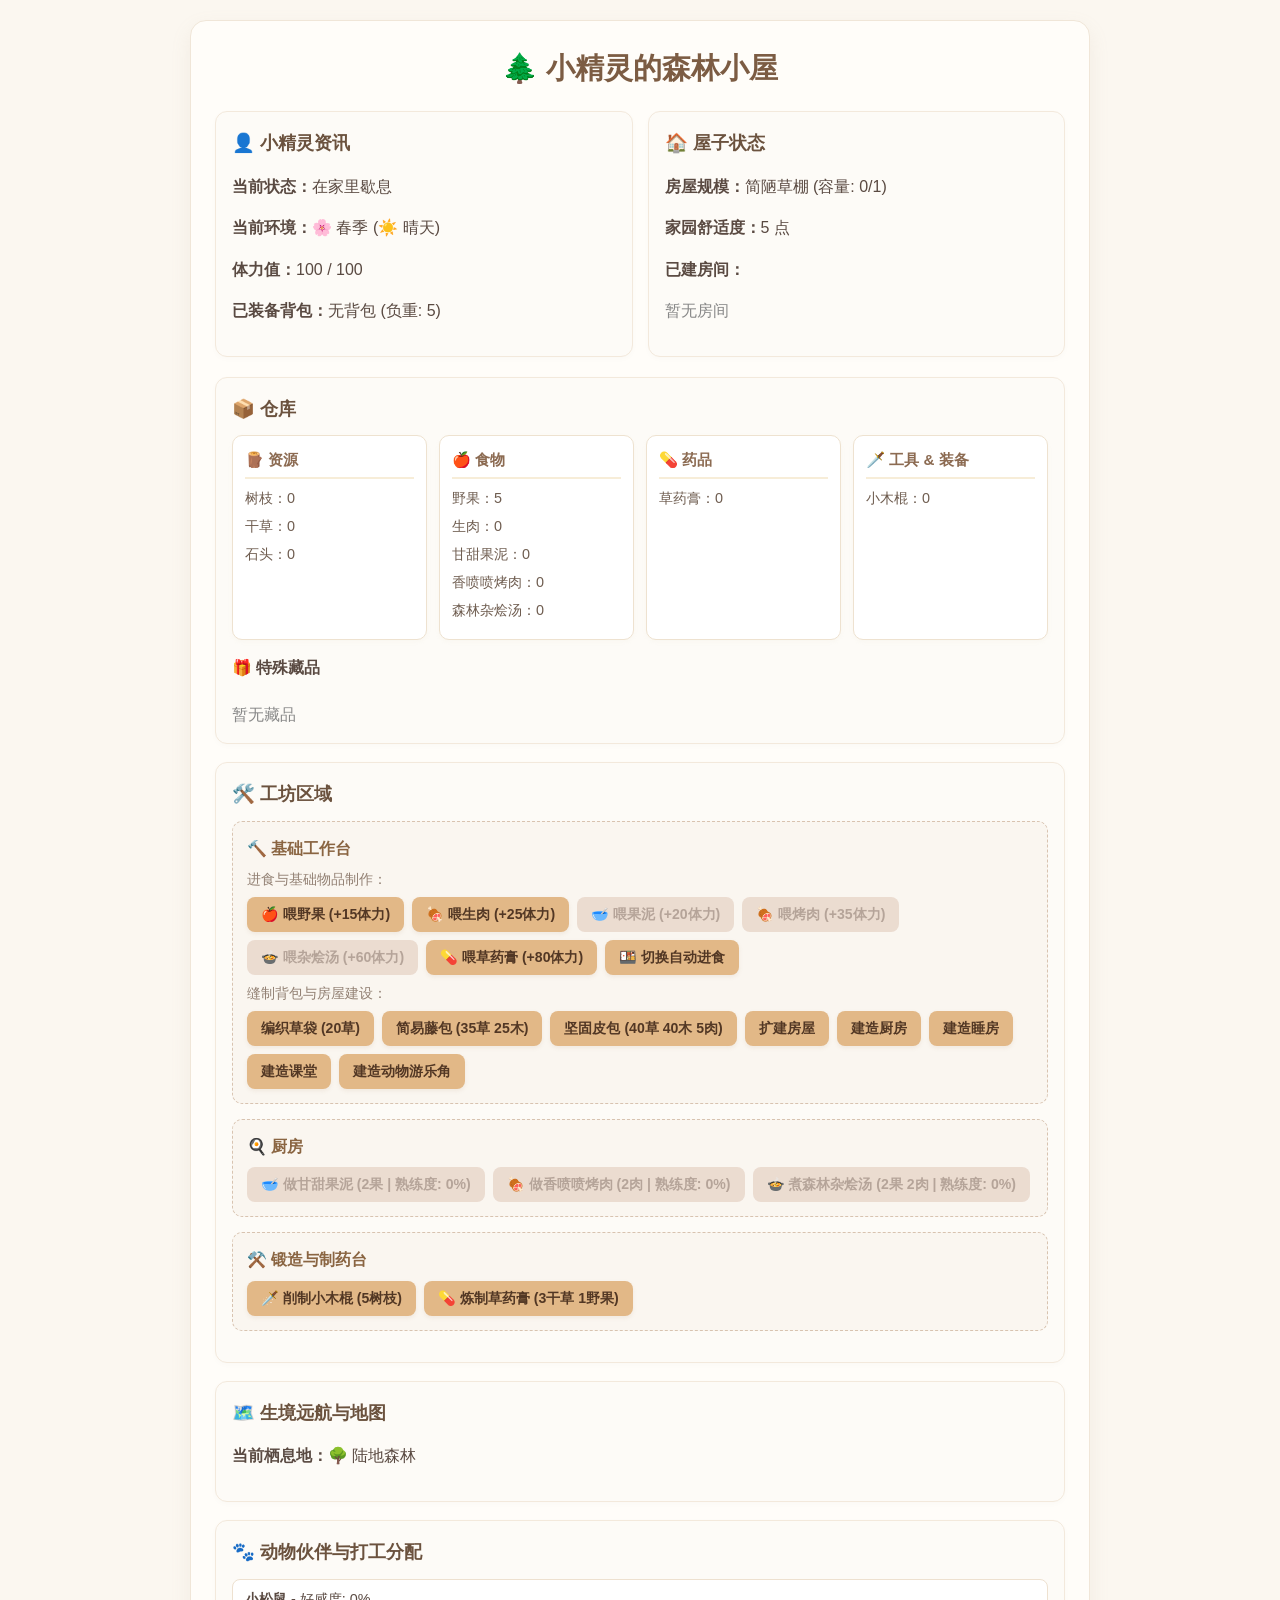
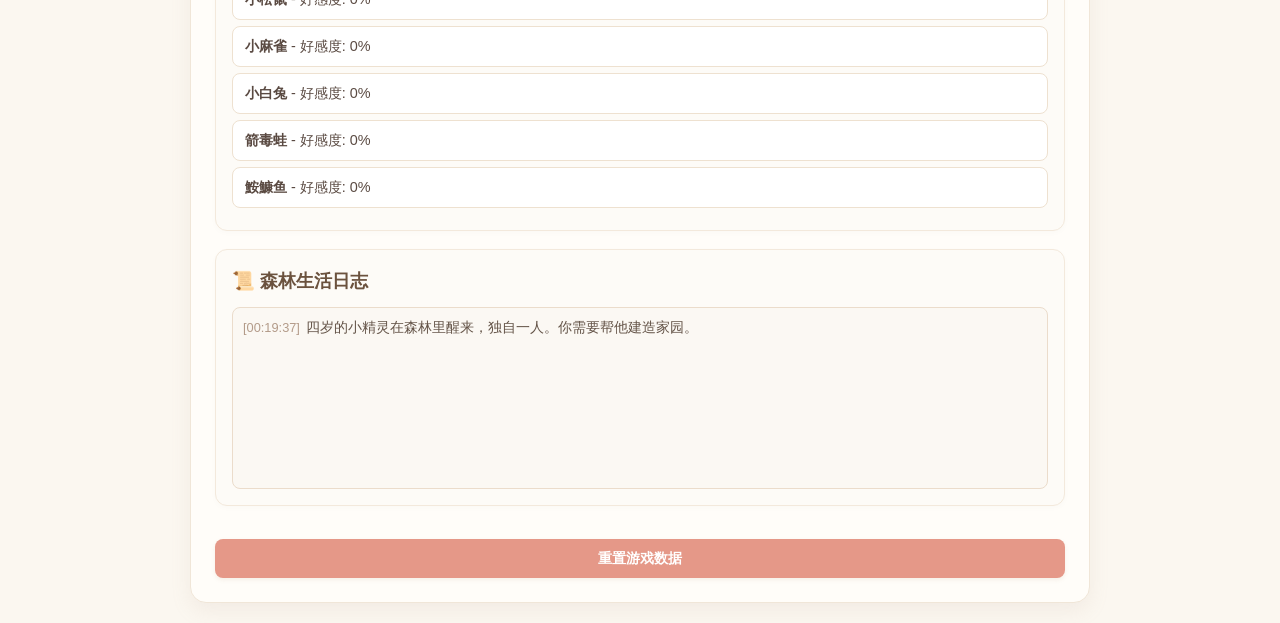
==== commit dd9a6885: "Add biome map and exploration console section" ====
--- a/index.html
+++ b/index.html
@@ -132,9 +132,18 @@
       </div>
     </div>
 
+    <!-- 在 game-container 中，动物朋友板块上方添加：生境地图与探险控制台 -->
+    <div class="section-box">
+      <h3>🗺️ 生境远航与地图</h3>
+      <p><b>当前栖息地：</b><span id="current-biome-text">🌳 陆地森林</span></p>
+      <div class="button-group" id="biome-button-group">
+        <!-- 由 ui_3.js 动态渲染前往/解锁按钮 -->
+      </div>
+    </div>
+
     <!-- 森林里的动物朋友 -->
     <div class="section-box">
-      <h3>🐾 森林里的动物朋友</h3>
+      <h3>🐾 动物伙伴与打工分配</h3>
       <div id="animal-list"></div>
     </div>
 
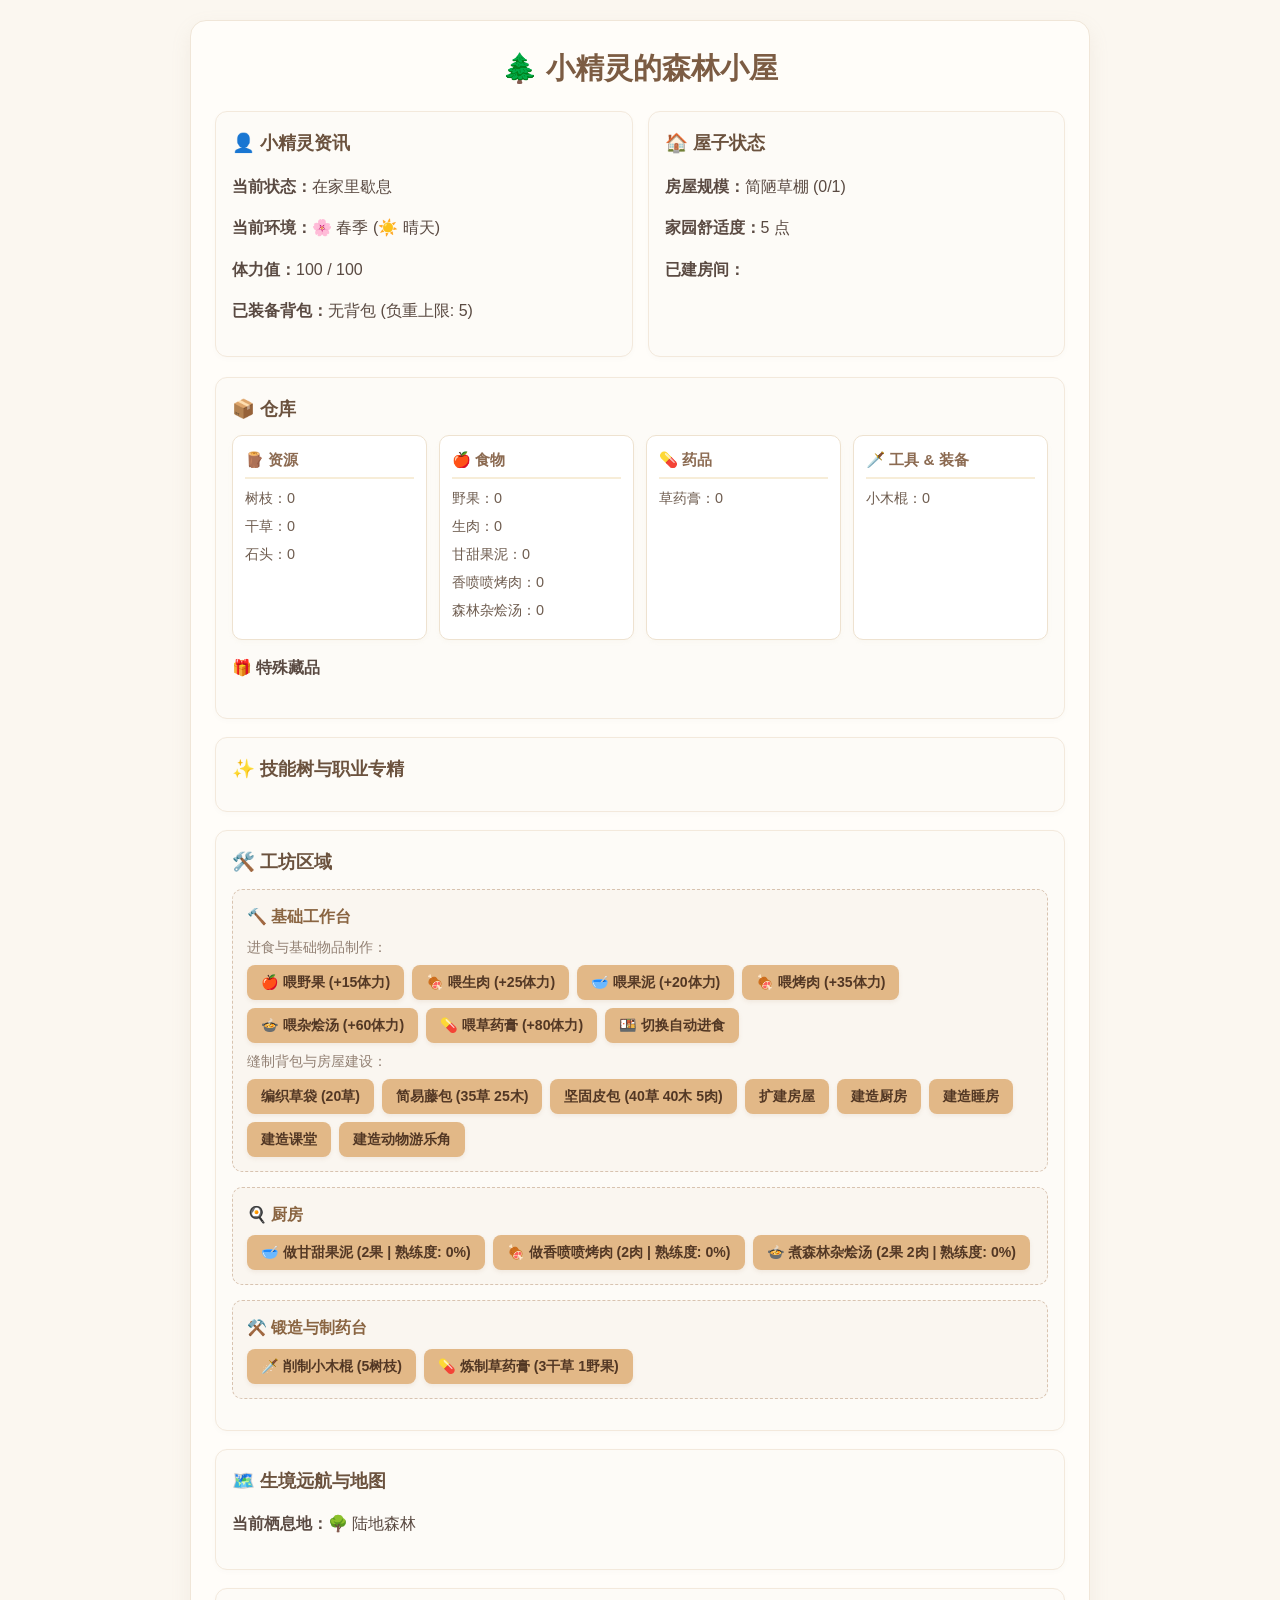
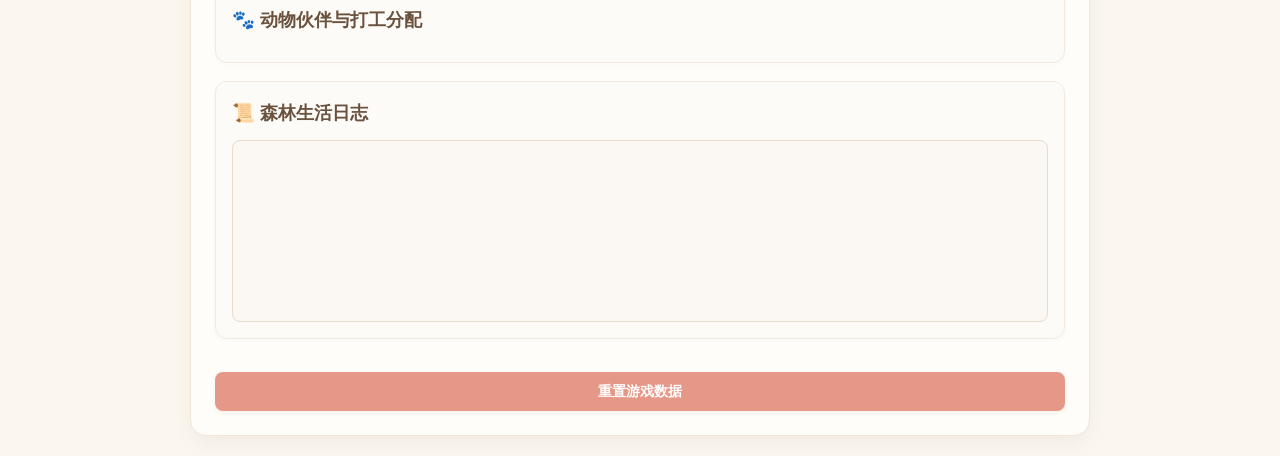
==== commit 24df8c78: "Update index.html" ====
--- a/index.html
+++ b/index.html
@@ -73,6 +73,11 @@
       <!-- 特殊藏品区 -->
       <h4 style="margin-top: 15px;">🎁 特殊藏品</h4>
       <div id="special-item-list" class="tag-container"></div>
+    </div>
+
+    <div class="section-box">
+      <h3>✨ 技能树与职业专精</h3>
+      <div id="skill-panel"></div>
     </div>
 
     <!-- 制作与建筑区域（三个独立台座） -->
